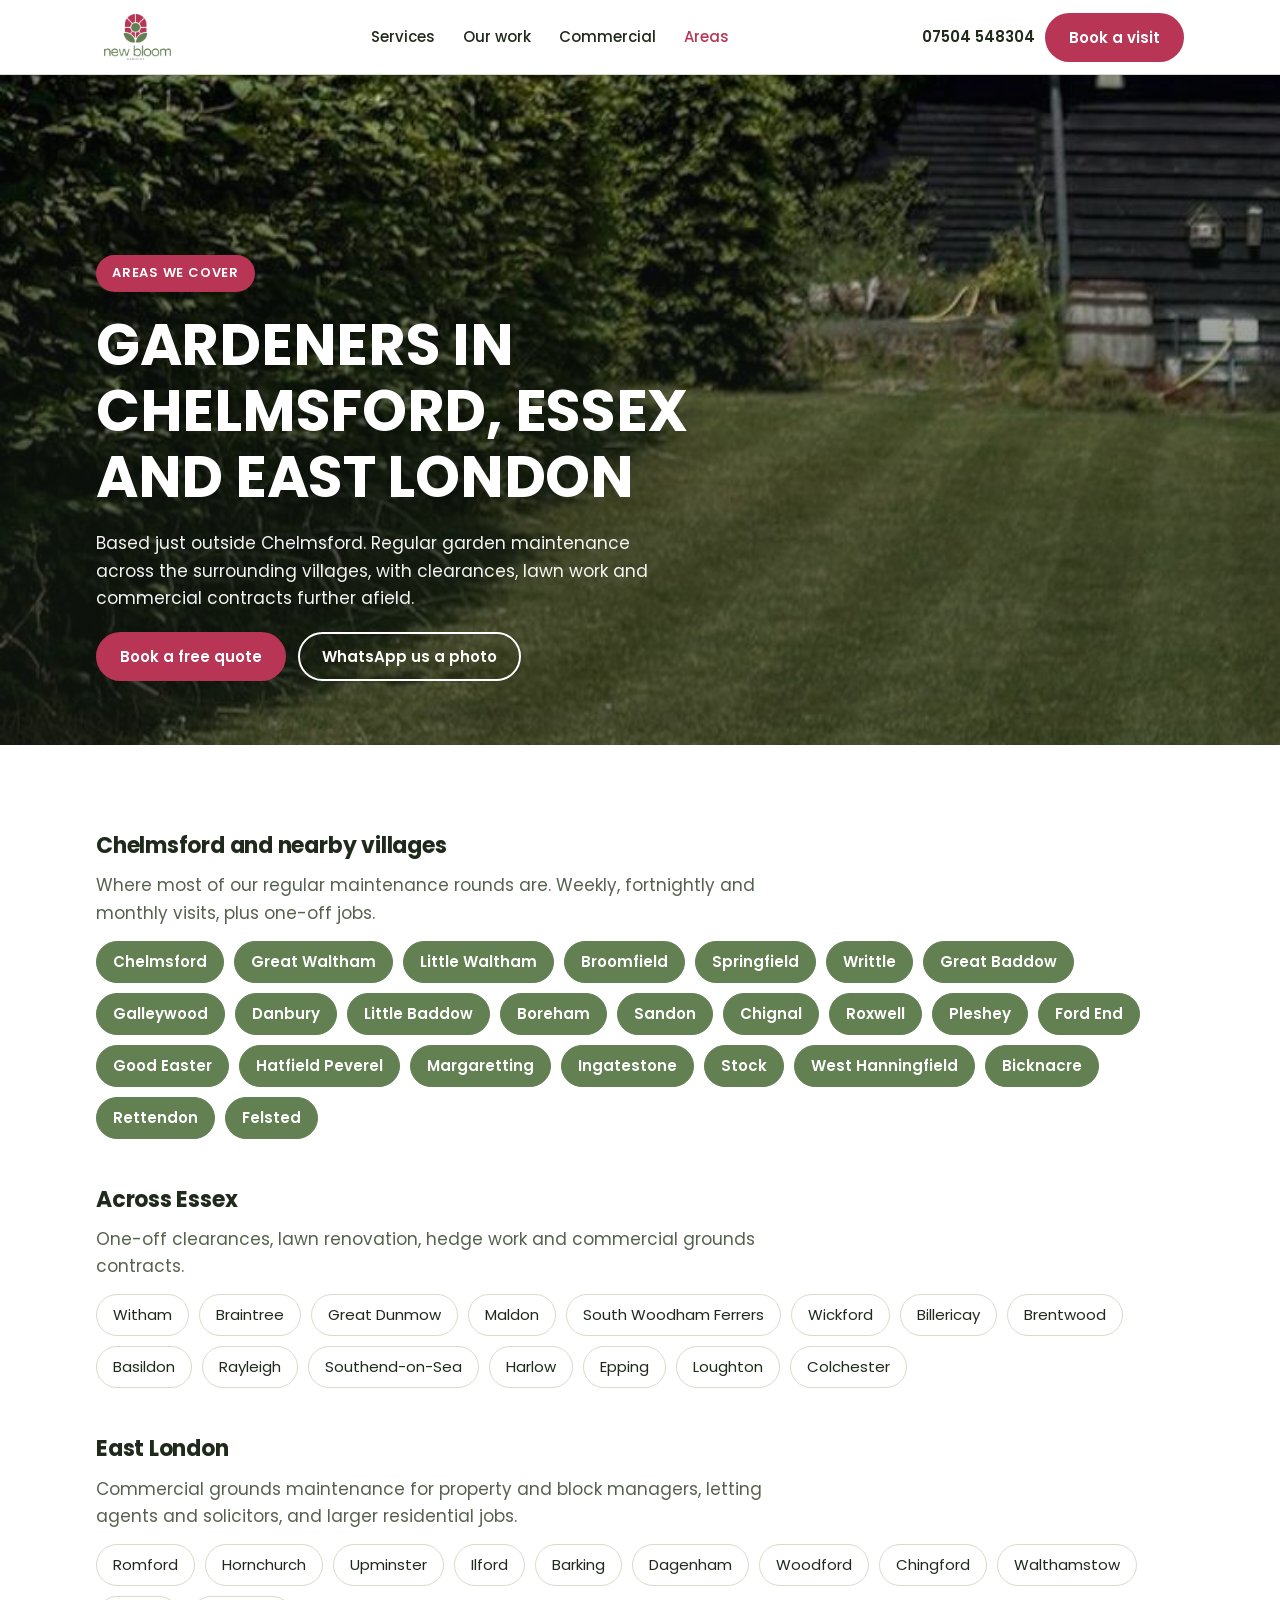
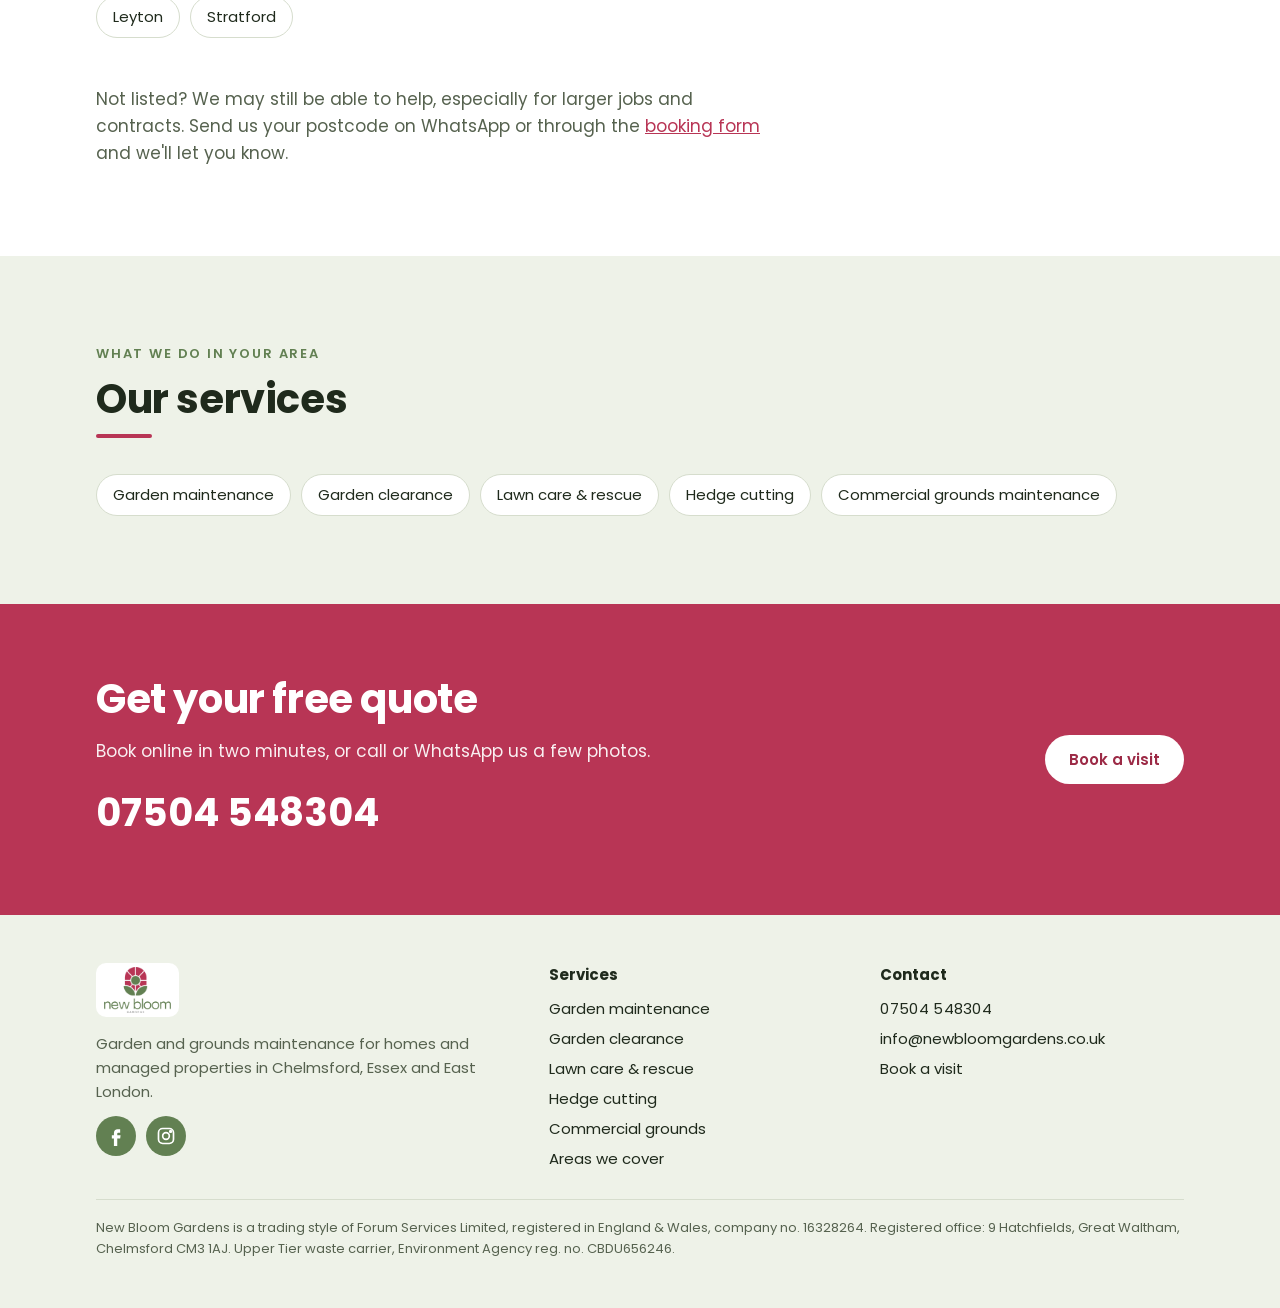
==== website/areas.html @ 8e1b640b "Add Areas page, link it site-wide, and add copy-and-paste marketing kit Co-Authored-By: Claude Opus " ====
<!doctype html>
<html lang="en-GB">
<head>
<meta charset="utf-8">
<meta name="viewport" content="width=device-width, initial-scale=1, viewport-fit=cover">
<title>Areas We Cover | Chelmsford, Essex &amp; East London | New Bloom Gardens</title>
<meta name="claude:viewport-fit-sides" content="cover">
<meta name="description" content="New Bloom Gardens covers Chelmsford and nearby villages including Broomfield, Great Baddow, Writtle and Danbury, plus the rest of Essex and East London for clearances and commercial grounds maintenance.">
<link rel="canonical" href="https://www.newbloomgardens.co.uk/areas.html">
<meta property="og:title" content="Areas We Cover | New Bloom Gardens">
<meta property="og:description" content="Garden and grounds maintenance across Chelmsford, Essex and East London.">
<meta property="og:image" content="https://www.newbloomgardens.co.uk/img/lawn-barn.jpg">
<link rel="icon" href="img/logo.png">
<link rel="preconnect" href="https://fonts.googleapis.com">
<link rel="preconnect" href="https://fonts.gstatic.com" crossorigin>
<link rel="stylesheet" href="https://fonts.googleapis.com/css2?family=Poppins:wght@400;500;600;700&display=swap">
<link rel="stylesheet" href="style.css">
<script type="application/ld+json">{"@context": "https://schema.org", "@type": "LocalBusiness", "name": "New Bloom Gardens", "url": "https://www.newbloomgardens.co.uk/", "telephone": "+44 7504 548304", "areaServed": [{"@type": "Place", "name": "Chelmsford"}, {"@type": "Place", "name": "Great Waltham"}, {"@type": "Place", "name": "Little Waltham"}, {"@type": "Place", "name": "Broomfield"}, {"@type": "Place", "name": "Springfield"}, {"@type": "Place", "name": "Writtle"}, {"@type": "Place", "name": "Great Baddow"}, {"@type": "Place", "name": "Galleywood"}, {"@type": "Place", "name": "Danbury"}, {"@type": "Place", "name": "Little Baddow"}, {"@type": "Place", "name": "Boreham"}, {"@type": "Place", "name": "Sandon"}, {"@type": "Place", "name": "Chignal"}, {"@type": "Place", "name": "Roxwell"}, {"@type": "Place", "name": "Pleshey"}, {"@type": "Place", "name": "Ford End"}, {"@type": "Place", "name": "Good Easter"}, {"@type": "Place", "name": "Hatfield Peverel"}, {"@type": "Place", "name": "Margaretting"}, {"@type": "Place", "name": "Ingatestone"}, {"@type": "Place", "name": "Stock"}, {"@type": "Place", "name": "West Hanningfield"}, {"@type": "Place", "name": "Bicknacre"}, {"@type": "Place", "name": "Rettendon"}, {"@type": "Place", "name": "Felsted"}, {"@type": "Place", "name": "Witham"}, {"@type": "Place", "name": "Braintree"}, {"@type": "Place", "name": "Great Dunmow"}, {"@type": "Place", "name": "Maldon"}, {"@type": "Place", "name": "South Woodham Ferrers"}, {"@type": "Place", "name": "Wickford"}, {"@type": "Place", "name": "Billericay"}, {"@type": "Place", "name": "Brentwood"}, {"@type": "Place", "name": "Basildon"}, {"@type": "Place", "name": "Rayleigh"}, {"@type": "Place", "name": "Southend-on-Sea"}, {"@type": "Place", "name": "Harlow"}, {"@type": "Place", "name": "Epping"}, {"@type": "Place", "name": "Loughton"}, {"@type": "Place", "name": "Colchester"}, {"@type": "Place", "name": "Romford"}, {"@type": "Place", "name": "Hornchurch"}, {"@type": "Place", "name": "Upminster"}, {"@type": "Place", "name": "Ilford"}, {"@type": "Place", "name": "Barking"}, {"@type": "Place", "name": "Dagenham"}, {"@type": "Place", "name": "Woodford"}, {"@type": "Place", "name": "Chingford"}, {"@type": "Place", "name": "Walthamstow"}, {"@type": "Place", "name": "Leyton"}, {"@type": "Place", "name": "Stratford"}]}</script>
</head>
<body>

<header class="site-header">
  <div class="wrap">
    <a class="brand" href="index.html" aria-label="New Bloom Gardens home"><img src="img/logo.png" alt="New Bloom Gardens" width="120" height="78"></a>
    <nav class="nav" aria-label="Main">
      <a href="index.html#services">Services</a>
      <a href="index.html#our-work">Our work</a>
      <a href="commercial.html">Commercial</a>
      <a href="areas.html" aria-current="page">Areas</a>
    </nav>
    <div class="header-cta">
      <a class="header-phone" href="tel:+447504548304">07504 548304</a>
      <a class="btn btn--primary" href="book.html">Book a visit</a>
    </div>
  </div>
</header>

<main>
  <section class="hero" style="background-image:url('img/lawn-barn.jpg')">
    <div class="wrap">
      <span class="pill">Areas we cover</span>
      <h1>Gardeners in Chelmsford, Essex and East London</h1>
      <p>Based just outside Chelmsford. Regular garden maintenance across the surrounding villages, with clearances, lawn work and commercial contracts further afield.</p>
      <div class="hero-actions">
        <a class="btn btn--primary" href="book.html">Book a free quote</a>
        <a class="btn btn--ghost" href="https://wa.me/447504548304" rel="noopener">WhatsApp us a photo</a>
      </div>
    </div>
  </section>

  <section class="band">
    <div class="wrap stack" style="gap:48px">
      <div class="stack" style="gap:14px">
        <h2 style="font-size:var(--fs-lg)">Chelmsford and nearby villages</h2>
        <p class="lede">Where most of our regular maintenance rounds are. Weekly, fortnightly and monthly visits, plus one-off jobs.</p>
        <ul class="areas"><li class="core">Chelmsford</li><li class="core">Great Waltham</li><li class="core">Little Waltham</li><li class="core">Broomfield</li><li class="core">Springfield</li><li class="core">Writtle</li><li class="core">Great Baddow</li><li class="core">Galleywood</li><li class="core">Danbury</li><li class="core">Little Baddow</li><li class="core">Boreham</li><li class="core">Sandon</li><li class="core">Chignal</li><li class="core">Roxwell</li><li class="core">Pleshey</li><li class="core">Ford End</li><li class="core">Good Easter</li><li class="core">Hatfield Peverel</li><li class="core">Margaretting</li><li class="core">Ingatestone</li><li class="core">Stock</li><li class="core">West Hanningfield</li><li class="core">Bicknacre</li><li class="core">Rettendon</li><li class="core">Felsted</li></ul>
      </div>
      <div class="stack" style="gap:14px">
        <h2 style="font-size:var(--fs-lg)">Across Essex</h2>
        <p class="lede">One-off clearances, lawn renovation, hedge work and commercial grounds contracts.</p>
        <ul class="areas"><li>Witham</li><li>Braintree</li><li>Great Dunmow</li><li>Maldon</li><li>South Woodham Ferrers</li><li>Wickford</li><li>Billericay</li><li>Brentwood</li><li>Basildon</li><li>Rayleigh</li><li>Southend-on-Sea</li><li>Harlow</li><li>Epping</li><li>Loughton</li><li>Colchester</li></ul>
      </div>
      <div class="stack" style="gap:14px">
        <h2 style="font-size:var(--fs-lg)">East London</h2>
        <p class="lede">Commercial grounds maintenance for property and block managers, letting agents and solicitors, and larger residential jobs.</p>
        <ul class="areas"><li>Romford</li><li>Hornchurch</li><li>Upminster</li><li>Ilford</li><li>Barking</li><li>Dagenham</li><li>Woodford</li><li>Chingford</li><li>Walthamstow</li><li>Leyton</li><li>Stratford</li></ul>
      </div>
      <p class="lede">Not listed? We may still be able to help, especially for larger jobs and contracts. Send us your postcode on WhatsApp or through the <a href="book.html">booking form</a> and we'll let you know.</p>
    </div>
  </section>

  <section class="band band--sage">
    <div class="wrap">
      <div class="section-head">
        <span class="eyebrow">What we do in your area</span>
        <h2>Our services</h2>
        <div class="rule"></div>
      </div>
      <ul class="related">
        <li><a href="garden-maintenance-chelmsford.html">Garden maintenance</a></li>
        <li><a href="garden-clearance-chelmsford.html">Garden clearance</a></li>
        <li><a href="lawn-care-chelmsford.html">Lawn care &amp; rescue</a></li>
        <li><a href="hedge-cutting-chelmsford.html">Hedge cutting</a></li>
        <li><a href="commercial.html">Commercial grounds maintenance</a></li>
      </ul>
    </div>
  </section>

  <section class="cta">
    <div class="wrap">
      <div class="stack">
        <h2>Get your free quote</h2>
        <p>Book online in two minutes, or call or WhatsApp us a few photos.</p>
        <a class="phone-big" href="tel:+447504548304">07504 548304</a>
      </div>
      <a class="btn btn--primary" href="book.html">Book a visit</a>
    </div>
  </section>
</main>

<footer class="site-footer">
  <div class="wrap">
    <div>
      <a class="brand" href="index.html"><img src="img/logo.png" alt="New Bloom Gardens" width="120" height="78"></a>
      <p style="margin-top:12px">Garden and grounds maintenance for homes and managed properties in Chelmsford, Essex and East London.</p>
      <div class="socials">
        <a href="https://www.facebook.com/share/1eF45aGqtX/" aria-label="New Bloom Gardens on Facebook" rel="noopener"><svg viewBox="0 0 24 24" fill="currentColor" aria-hidden="true"><path d="M14 8h3V4h-3c-2.8 0-4.5 1.8-4.5 4.7V11H7v4h2.5v9h4v-9H17l.5-4h-4V9c0-.6.4-1 1-1z"/></svg></a>
        <a href="https://www.instagram.com/newbloomgardens/" aria-label="New Bloom Gardens on Instagram" rel="noopener"><svg viewBox="0 0 24 24" fill="none" stroke="currentColor" stroke-width="2" aria-hidden="true"><rect x="3" y="3" width="18" height="18" rx="5"/><circle cx="12" cy="12" r="4"/><circle cx="17.5" cy="6.5" r="1" fill="currentColor"/></svg></a>
      </div>
    </div>
    <div>
      <h4>Services</h4>
      <ul>
        <li><a href="garden-maintenance-chelmsford.html">Garden maintenance</a></li>
        <li><a href="garden-clearance-chelmsford.html">Garden clearance</a></li>
        <li><a href="lawn-care-chelmsford.html">Lawn care &amp; rescue</a></li>
        <li><a href="hedge-cutting-chelmsford.html">Hedge cutting</a></li>
        <li><a href="commercial.html">Commercial grounds</a></li>
        <li><a href="areas.html">Areas we cover</a></li>
      </ul>
    </div>
    <div>
      <h4>Contact</h4>
      <ul>
        <li><a href="tel:+447504548304" class="mono">07504 548304</a></li>
        <li><a href="mailto:info@newbloomgardens.co.uk">info@newbloomgardens.co.uk</a></li>
        <li><a href="book.html">Book a visit</a></li>
      </ul>
    </div>
    <p class="legal">New Bloom Gardens is a trading style of Forum Services Limited, registered in England &amp; Wales, company no. 16328264. Registered office: 9 Hatchfields, Great Waltham, Chelmsford CM3 1AJ. Upper Tier waste carrier, Environment Agency reg. no. CBDU656246.</p>
  </div>
</footer>

<nav class="action-bar" aria-label="Quick contact">
  <a class="btn btn--ghost" href="tel:+447504548304">Call</a>
  <a class="btn btn--green" href="https://wa.me/447504548304" rel="noopener">WhatsApp</a>
  <a class="btn btn--primary" href="book.html">Book a visit</a>
</nav>
</body>
</html>
---- website/style.css ----
/* New Bloom Gardens — shared styles
   Layout: photo-led bands, one typeface (Poppins) throughout, crimson for actions, green for reassurance.
   Brand colours sampled from the logo and the commercial brochure. */
:root {
  --crimson: #b83555;
  --crimson-ink: #9c2a46;
  --green: #628052;
  --green-ink: #3f5634;
  --sage: #eef2e8;
  --paper: #ffffff;
  --ink: #1f2a1c;
  --muted: #56624f;
  --line: #d6ddcd;
  --on-photo: #ffffff;
  --shade: rgba(20, 28, 18, .62);
  --chip: #ffffff;

  --font: "Poppins", system-ui, -apple-system, "Segoe UI", Roboto, Arial, sans-serif;
  --fs-xs: .8125rem;
  --fs-sm: .9375rem;
  --fs-md: 1.0625rem;
  --fs-lg: 1.375rem;
  --fs-xl: clamp(1.75rem, 1.2rem + 2.2vw, 2.5rem);
  --fs-hero: clamp(2.1rem, 1.3rem + 3.6vw, 3.6rem);
  --radius: 14px;
  --wrap: 1120px;
  --gutter-l: max(16px, env(safe-area-inset-left, 0px));
  --gutter-r: max(16px, env(safe-area-inset-right, 0px));
}
@media (prefers-color-scheme: dark) {
  :root:not([data-theme="light"]) {
    --crimson: #e0607e; --crimson-ink: #f07d97; --green: #8fb07c; --green-ink: #b5d1a5;
    --sage: #1a2118; --paper: #10150f; --ink: #eef2e8; --muted: #b3bea9; --line: #2f3a2b;
    --shade: rgba(8, 12, 7, .66); --chip: #f6f8f2; color-scheme: dark;
  }
}
:root[data-theme="dark"] {
  --crimson: #e0607e; --crimson-ink: #f07d97; --green: #8fb07c; --green-ink: #b5d1a5;
  --sage: #1a2118; --paper: #10150f; --ink: #eef2e8; --muted: #b3bea9; --line: #2f3a2b;
  --shade: rgba(8, 12, 7, .66); --chip: #f6f8f2; color-scheme: dark;
}

* { box-sizing: border-box; }
html { scroll-behavior: smooth; }
@media (prefers-reduced-motion: reduce) { html { scroll-behavior: auto; } * { transition: none !important; } }
body {
  margin: 0; background: var(--paper); color: var(--ink);
  font-family: var(--font); font-size: var(--fs-md); line-height: 1.6;
  padding-bottom: calc(72px + env(safe-area-inset-bottom, 0px));
}
@media (min-width: 860px) { body { padding-bottom: 0; } }
img { max-width: 100%; height: auto; display: block; }
a { color: var(--crimson); }
h1, h2, h3 { line-height: 1.15; margin: 0; text-wrap: balance; font-weight: 700; }
h2 { font-size: var(--fs-xl); letter-spacing: -.01em; }
h3 { font-size: var(--fs-lg); font-weight: 600; }
p { margin: 0; }
:focus-visible { outline: 3px solid var(--crimson); outline-offset: 3px; border-radius: 4px; }

.wrap { max-width: var(--wrap); margin: 0 auto; padding-left: var(--gutter-l); padding-right: var(--gutter-r); }
.band { padding-block: clamp(48px, 7vw, 88px); }
.band--sage { background: var(--sage); }
.stack { display: grid; gap: 16px; }
.eyebrow { font-size: var(--fs-xs); font-weight: 600; letter-spacing: .14em; text-transform: uppercase; color: var(--green); }
.lede { font-size: var(--fs-md); color: var(--muted); max-width: 62ch; }
.section-head { display: grid; gap: 12px; margin-bottom: 36px; max-width: 720px; }
.rule { width: 56px; height: 4px; border-radius: 2px; background: var(--crimson); }

/* Buttons */
.btn {
  display: inline-flex; align-items: center; justify-content: center; gap: 8px;
  font: 600 var(--fs-sm)/1 var(--font); padding: 15px 22px; border-radius: 999px;
  text-decoration: none; border: 2px solid transparent; cursor: pointer; transition: transform .15s, background .15s;
}
.btn:hover { transform: translateY(-1px); }
.btn--primary { background: var(--crimson); color: #fff; }
.btn--primary:hover { background: var(--crimson-ink); }
.btn--ghost { border-color: currentColor; color: inherit; background: transparent; }
.btn--green { background: var(--green); color: #fff; }
.btn svg { width: 18px; height: 18px; flex: none; }

/* Header */
.site-header { position: sticky; top: env(safe-area-inset-top, 0px); z-index: 20; background: var(--paper); border-bottom: 1px solid var(--line); }
.site-header .wrap { display: flex; align-items: center; justify-content: space-between; gap: 16px; padding-block: 10px; }
.brand { display: inline-flex; align-items: center; background: var(--chip); border-radius: 10px; padding: 4px 8px; }
.brand img { height: 46px; width: auto; }
.nav { display: none; gap: 28px; align-items: center; }
.nav a { color: var(--ink); text-decoration: none; font-size: var(--fs-sm); font-weight: 500; }
.nav a:hover, .nav a[aria-current="page"] { color: var(--crimson); }
.header-cta { display: flex; gap: 10px; align-items: center; }
.header-phone { display: none; font-weight: 600; color: var(--ink); text-decoration: none; font-size: var(--fs-sm); font-variant-numeric: tabular-nums; }
@media (min-width: 860px) { .nav, .header-phone { display: flex; } }

/* Mobile action bar */
.action-bar {
  position: fixed; left: 0; right: 0; bottom: 0; z-index: 30; background: var(--paper); border-top: 1px solid var(--line);
  display: grid; grid-template-columns: 1fr 1fr 1.3fr; gap: 8px;
  padding: 10px var(--gutter-r) calc(10px + env(safe-area-inset-bottom, 0px)) var(--gutter-l);
}
.action-bar .btn { padding: 13px 8px; font-size: var(--fs-xs); }
@media (min-width: 860px) { .action-bar { display: none; } }

/* Hero */
.hero { position: relative; color: var(--on-photo); background: #2b3826 center/cover no-repeat; }
.hero::before { content: ""; position: absolute; inset: 0; background: linear-gradient(180deg, rgba(10,14,9,.15) 0%, var(--shade) 70%); }
.hero .wrap { position: relative; display: grid; gap: 20px; padding-block: clamp(96px, 16vw, 180px) clamp(40px, 6vw, 64px); }
.hero .eyebrow { color: #fff; opacity: .92; }
.hero h1 { font-size: var(--fs-hero); text-transform: uppercase; letter-spacing: -.005em; max-width: 16ch; }
.hero p { font-size: var(--fs-md); max-width: 52ch; opacity: .95; }
.hero-actions { display: flex; flex-wrap: wrap; gap: 12px; }
.pill { display: inline-block; background: var(--crimson); color: #fff; font-weight: 600; font-size: var(--fs-xs); letter-spacing: .06em; text-transform: uppercase; padding: 8px 16px; border-radius: 999px; justify-self: start; }

/* Trust strip */
.trust { background: var(--green-ink); color: #fff; }
:root[data-theme="dark"] .trust { background: #233020; }
@media (prefers-color-scheme: dark) { :root:not([data-theme="light"]) .trust { background: #233020; } }
.trust ul { list-style: none; margin: 0; display: grid; grid-template-columns: repeat(2, 1fr); gap: 14px 24px; padding-block: 18px; }
.trust li { display: flex; gap: 10px; align-items: center; font-size: var(--fs-sm); font-weight: 500; min-width: 0; }
.trust svg { width: 20px; height: 20px; flex: none; color: #c9dcbc; }
@media (min-width: 860px) { .trust ul { grid-template-columns: repeat(4, 1fr); } }

/* Audience split */
.split { display: grid; gap: 20px; }
@media (min-width: 760px) { .split { grid-template-columns: 1fr 1fr; } }
.audience { background: var(--paper); border-radius: var(--radius); overflow: hidden; display: grid; grid-template-rows: auto 1fr; border: 1px solid var(--line); }
.audience img { aspect-ratio: 16/9; object-fit: cover; width: 100%; }
.audience .body { padding: 24px; display: grid; gap: 14px; align-content: start; }
.audience ul { margin: 0; padding-left: 20px; color: var(--muted); font-size: var(--fs-sm); }
.audience .btn { justify-self: start; margin-top: 6px; }

/* Services list (numbered markers mirror the flyers) */
.services { display: grid; gap: 28px 40px; }
@media (min-width: 760px) { .services { grid-template-columns: 1fr 1fr; } }
.service { display: grid; grid-template-columns: 52px 1fr; gap: 16px; align-items: start; }
.service .num { width: 52px; height: 52px; border-radius: 50%; background: var(--crimson); color: #fff; display: grid; place-items: center; font-weight: 700; font-size: var(--fs-md); }
.service h3 { font-size: 1.15rem; margin-bottom: 4px; }
.service p { color: var(--muted); font-size: var(--fs-sm); }
.service .price { display: inline-block; margin-top: 8px; font-size: var(--fs-xs); font-weight: 600; color: var(--green-ink); background: var(--sage); padding: 4px 10px; border-radius: 999px; }
.band--sage .service .price { background: var(--paper); }

/* Before / after comparison */
.compare-grid { display: grid; gap: 24px; }
@media (min-width: 760px) { .compare-grid { grid-template-columns: repeat(3, 1fr); } }
.ba--portrait img { object-position: center 70%; }
.compare { display: grid; gap: 10px; }
.ba { position: relative; aspect-ratio: 4/3; max-width: 100%; border-radius: var(--radius); overflow: hidden; background: var(--line); touch-action: pan-y; user-select: none; }
.ba img { position: absolute; inset: 0; width: 100%; height: 100%; object-fit: cover; }
.ba .after { clip-path: inset(0 0 0 var(--pos, 50%)); }
.ba .handle { position: absolute; top: 0; bottom: 0; left: var(--pos, 50%); width: 3px; background: #fff; transform: translateX(-50%); pointer-events: none; }
.ba .handle::after { content: "⟷"; position: absolute; top: 50%; left: 50%; transform: translate(-50%, -50%); width: 44px; height: 44px; border-radius: 50%; background: #fff; color: #1f2a1c; display: grid; place-items: center; font-size: 20px; box-shadow: 0 2px 10px rgba(0,0,0,.25); }
.ba .tag { position: absolute; top: 12px; padding: 4px 10px; border-radius: 6px; background: rgba(0,0,0,.7); color: #fff; font-size: var(--fs-xs); font-weight: 600; letter-spacing: .06em; text-transform: uppercase; pointer-events: none; }
.ba .tag--b { left: 12px; } .ba .tag--a { right: 12px; }
.ba input[type="range"] { position: absolute; inset: 0; width: 100%; height: 100%; opacity: 0; cursor: ew-resize; margin: 0; }
.compare figcaption { font-size: var(--fs-sm); color: var(--muted); }
.compare figcaption strong { color: var(--ink); font-weight: 600; }
figure { margin: 0; }

/* Steps: a real sequence */
.steps { list-style: none; padding: 0; margin: 0; display: grid; gap: 24px; counter-reset: s; }
@media (min-width: 760px) { .steps { grid-template-columns: repeat(4, 1fr); } }
.steps li { counter-increment: s; display: grid; gap: 8px; align-content: start; border-top: 3px solid var(--green); padding-top: 16px; }
.steps li::before { content: counter(s, decimal-leading-zero); font-weight: 700; color: var(--crimson); font-size: var(--fs-lg); }
.steps h3 { font-size: 1.05rem; }
.steps p { font-size: var(--fs-sm); color: var(--muted); }

/* Report callout */
.report { display: grid; gap: 28px; align-items: center; }
@media (min-width: 860px) { .report { grid-template-columns: 1.1fr .9fr; } }
.report-doc { background: #fff; color: #1f2a1c; border-radius: 10px; box-shadow: 0 18px 50px rgba(20,30,15,.18); padding: 22px; display: grid; gap: 12px; font-size: var(--fs-xs); max-width: 460px; justify-self: center; width: 100%; }
.report-doc .rd-head { display: flex; justify-content: space-between; align-items: center; gap: 12px; border-bottom: 3px solid #b83555; padding-bottom: 10px; }
.report-doc .rd-head strong { font-size: 1rem; color: #628052; }
.report-doc .rd-head img { height: 36px; width: auto; }
.report-doc dl { display: grid; grid-template-columns: auto 1fr; gap: 4px 14px; margin: 0; }
.report-doc dt { color: #6b7764; } .report-doc dd { margin: 0; }
.report-doc .rd-photos { display: grid; grid-template-columns: 1fr 1fr; gap: 8px; }
.report-doc .rd-photos img { aspect-ratio: 4/3; object-fit: cover; border-radius: 4px; width: 100%; }
.report-doc .rd-photos span { display: block; font-weight: 600; font-size: .7rem; letter-spacing: .08em; color: #6b7764; margin-top: 4px; }
.ticks { list-style: none; padding: 0; margin: 0; display: grid; gap: 10px; }
.ticks li { display: grid; grid-template-columns: 24px 1fr; gap: 10px; }
.ticks li::before { content: "✓"; width: 24px; height: 24px; border-radius: 50%; background: var(--green); color: #fff; display: grid; place-items: center; font-size: 13px; font-weight: 700; }

/* Areas */
.areas { display: flex; flex-wrap: wrap; gap: 10px; list-style: none; padding: 0; margin: 0; }
.areas li { border: 1px solid var(--line); background: var(--paper); border-radius: 999px; padding: 8px 16px; font-size: var(--fs-sm); }
.areas li.core { background: var(--green); border-color: var(--green); color: #fff; font-weight: 600; }

/* Credentials table */
.creds { display: grid; gap: 16px; }
@media (min-width: 760px) { .creds { grid-template-columns: repeat(3, 1fr); } }
.cred { background: var(--paper); border: 1px solid var(--line); border-radius: var(--radius); padding: 22px; display: grid; gap: 6px; align-content: start; }
.cred strong { font-size: 1.1rem; }
.cred span { color: var(--muted); font-size: var(--fs-sm); }
.mono { font-variant-numeric: tabular-nums; letter-spacing: .02em; }

/* CTA band */
.cta { background: var(--crimson); color: #fff; }
.cta .wrap { display: grid; gap: 20px; padding-block: clamp(44px, 6vw, 72px); }
@media (min-width: 860px) { .cta .wrap { grid-template-columns: 1fr auto; align-items: center; } }
.cta h2 { color: #fff; }
.cta p { opacity: .92; }
.cta .btn--primary { background: #fff; color: #9c2a46; }
.cta .phone-big { font-size: clamp(1.6rem, 1.2rem + 1.8vw, 2.4rem); font-weight: 700; color: #fff; text-decoration: none; font-variant-numeric: tabular-nums; }

/* Footer */
.site-footer { background: var(--sage); font-size: var(--fs-sm); color: var(--muted); }
.site-footer .wrap { display: grid; gap: 28px; padding-block: 48px; }
@media (min-width: 760px) { .site-footer .wrap { grid-template-columns: 1.4fr 1fr 1fr; } }
.site-footer h4 { margin: 0 0 10px; color: var(--ink); font-size: var(--fs-sm); }
.site-footer ul { list-style: none; padding: 0; margin: 0; display: grid; gap: 6px; }
.site-footer a { color: var(--ink); text-decoration: none; }
.site-footer a:hover { color: var(--crimson); }
.site-footer .legal { grid-column: 1 / -1; border-top: 1px solid var(--line); padding-top: 18px; font-size: var(--fs-xs); }
.socials { display: flex; gap: 10px; margin-top: 12px; }
.socials a { width: 40px; height: 40px; border-radius: 50%; background: var(--green); color: #fff; display: grid; place-items: center; }
.socials svg { width: 20px; height: 20px; }

/* Booking form */
.book-layout { display: grid; gap: 32px; align-items: start; }
@media (min-width: 900px) { .book-layout { grid-template-columns: 1.5fr 1fr; } }
.form { background: var(--paper); border: 1px solid var(--line); border-radius: var(--radius); padding: clamp(20px, 3vw, 32px); display: grid; gap: 28px; min-width: 0; }
.form fieldset { border: 0; padding: 0; margin: 0; display: grid; gap: 14px; min-width: 0; }
.form legend { font-weight: 600; font-size: 1.1rem; margin-bottom: 4px; display: flex; gap: 10px; align-items: center; padding: 0; }
.form legend .n { width: 30px; height: 30px; border-radius: 50%; background: var(--crimson); color: #fff; display: grid; place-items: center; font-size: var(--fs-sm); flex: none; }
.choice-grid { display: grid; gap: 10px; grid-template-columns: repeat(auto-fit, minmax(150px, 1fr)); }
.choice { position: relative; }
.choice input { position: absolute; opacity: 0; inset: 0; width: 100%; height: 100%; margin: 0; cursor: pointer; }
.choice span { display: flex; align-items: center; gap: 8px; min-height: 52px; padding: 10px 14px; border: 1.5px solid var(--line); border-radius: 10px; font-size: var(--fs-sm); font-weight: 500; background: var(--paper); transition: border-color .15s, background .15s; }
.choice input:checked + span { border-color: var(--crimson); background: color-mix(in srgb, var(--crimson) 9%, var(--paper)); color: var(--ink); }
.choice input:focus-visible + span { outline: 3px solid var(--crimson); outline-offset: 2px; }
.field { display: grid; gap: 6px; min-width: 0; }
.field label { font-size: var(--fs-sm); font-weight: 500; }
.field .hint { font-size: var(--fs-xs); color: var(--muted); }
.field input, .field select, .field textarea {
  font: 400 var(--fs-md) var(--font); color: var(--ink); background: var(--paper);
  border: 1.5px solid var(--line); border-radius: 10px; padding: 12px 14px; width: 100%; min-width: 0;
}
.field textarea { min-height: 120px; resize: vertical; }
.field input:focus, .field select:focus, .field textarea:focus { border-color: var(--green); outline: none; box-shadow: 0 0 0 3px color-mix(in srgb, var(--green) 25%, transparent); }
.row-2 { display: grid; gap: 14px; }
@media (min-width: 600px) { .row-2 { grid-template-columns: 1fr 1fr; } }
.error { color: var(--crimson); font-size: var(--fs-sm); font-weight: 500; }
.form-submit { display: grid; gap: 10px; }
.form-submit .btn { width: 100%; padding: 18px; font-size: var(--fs-md); }
.form-submit small { color: var(--muted); font-size: var(--fs-xs); text-align: center; }
.aside { display: grid; gap: 18px; }
.aside-card { background: var(--sage); border-radius: var(--radius); padding: 24px; display: grid; gap: 12px; }
.aside-card h3 { font-size: 1.1rem; }
.done { display: grid; gap: 16px; text-align: left; }
.done .big-tick { width: 64px; height: 64px; border-radius: 50%; background: var(--green); color: #fff; display: grid; place-items: center; font-size: 32px; font-weight: 700; }
.summary { background: var(--sage); border-radius: 10px; padding: 16px; font-size: var(--fs-sm); white-space: pre-wrap; overflow-wrap: anywhere; }

/* Service landing pages */
.content-split { display: grid; gap: 32px; align-items: start; }
@media (min-width: 860px) { .content-split { grid-template-columns: 1.2fr .8fr; } }
.content-split .prose { display: grid; gap: 16px; max-width: 65ch; min-width: 0; }
.content-split .prose h2 { margin-top: 12px; }
.content-split .prose ul { margin: 0; padding-left: 20px; display: grid; gap: 6px; }
.content-split figure img { border-radius: var(--radius); width: 100%; aspect-ratio: 4/5; object-fit: cover; }
.content-split figure figcaption { font-size: var(--fs-xs); color: var(--muted); margin-top: 8px; }
.faq { display: grid; gap: 12px; max-width: 820px; }
.faq details { background: var(--paper); border: 1px solid var(--line); border-radius: 10px; padding: 16px 20px; }
.faq summary { font-weight: 600; cursor: pointer; list-style: none; display: flex; justify-content: space-between; gap: 16px; }
.faq summary::-webkit-details-marker { display: none; }
.faq summary::after { content: "+"; color: var(--crimson); font-size: 1.4rem; line-height: 1; flex: none; }
.faq details[open] summary::after { content: "−"; }
.faq details p { margin-top: 10px; color: var(--muted); font-size: var(--fs-sm); }
.service h3 a { color: inherit; text-decoration: none; }
.service h3 a:hover { color: var(--crimson); text-decoration: underline; }
.related { display: flex; flex-wrap: wrap; gap: 10px; list-style: none; padding: 0; margin: 0; }
.related a { display: inline-block; border: 1.5px solid var(--line); border-radius: 999px; padding: 8px 16px; font-size: var(--fs-sm); color: var(--ink); text-decoration: none; background: var(--paper); }
.related a:hover { border-color: var(--crimson); color: var(--crimson); }
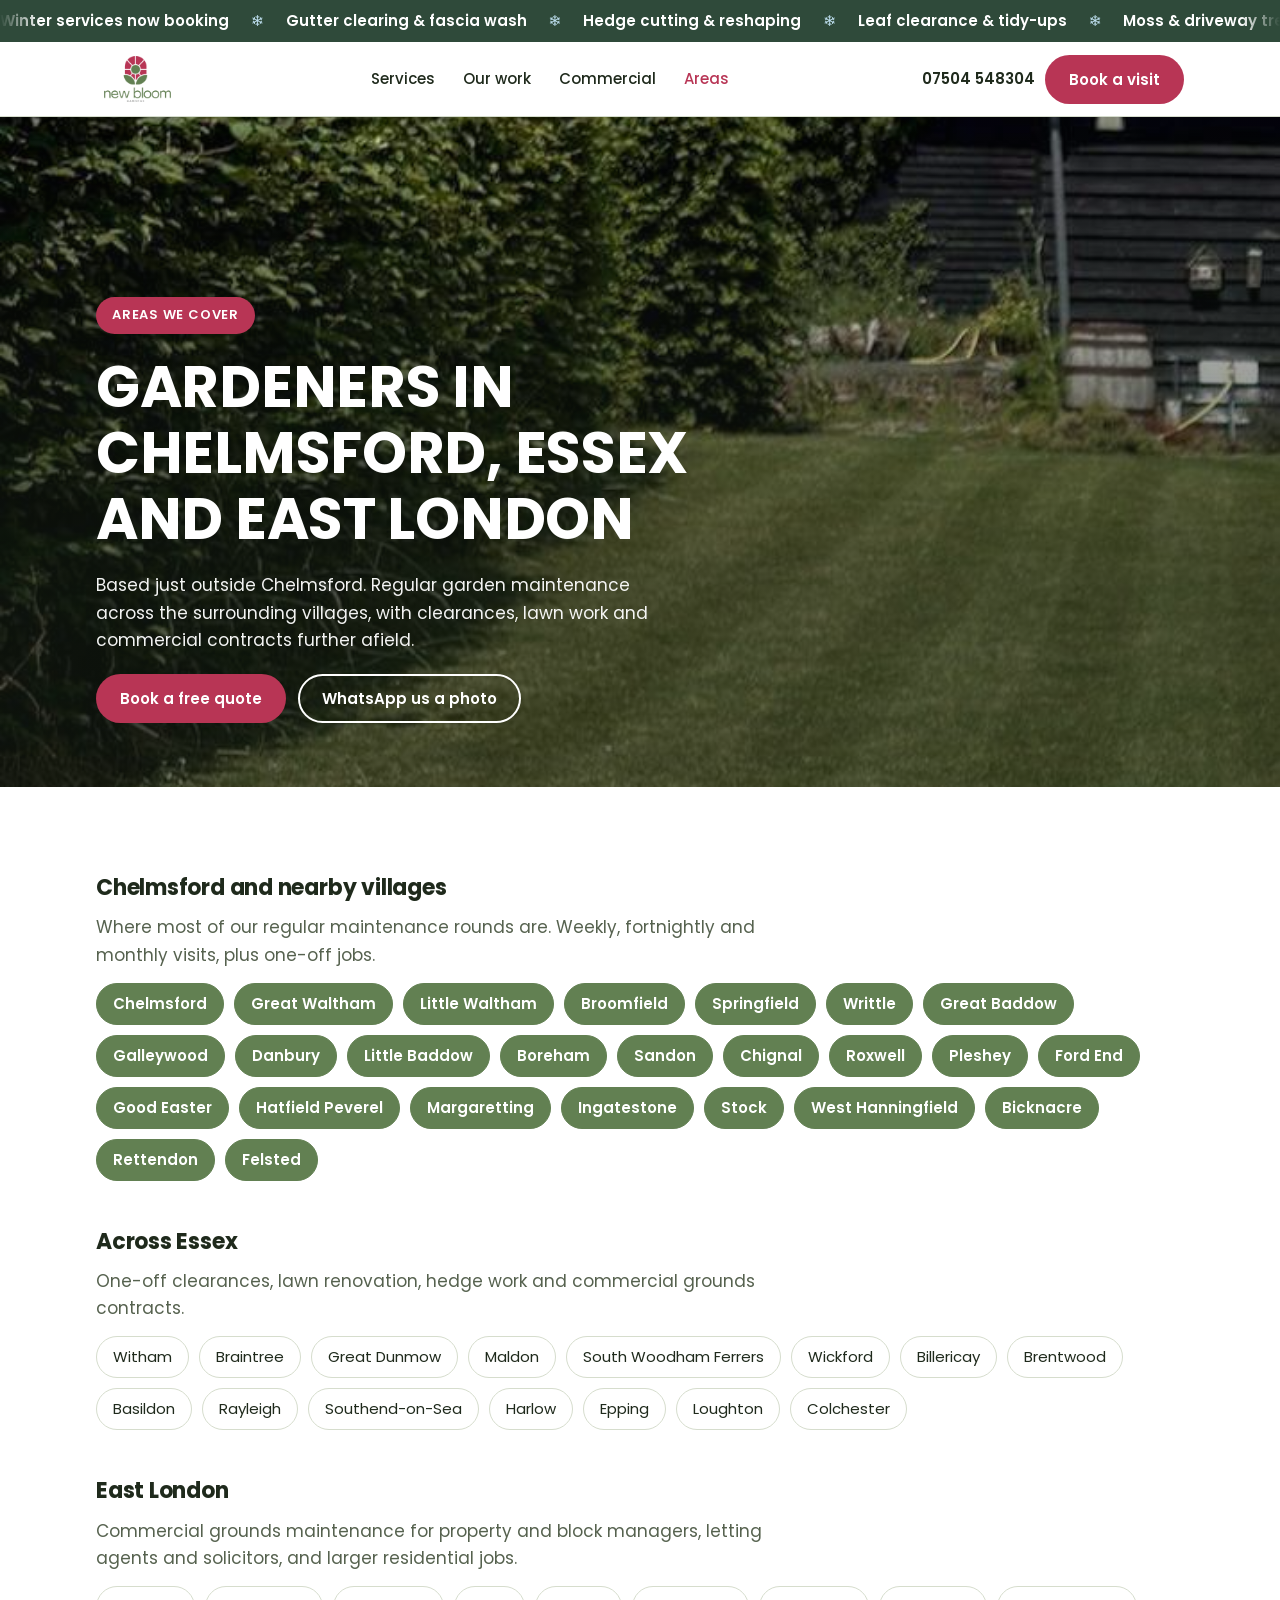
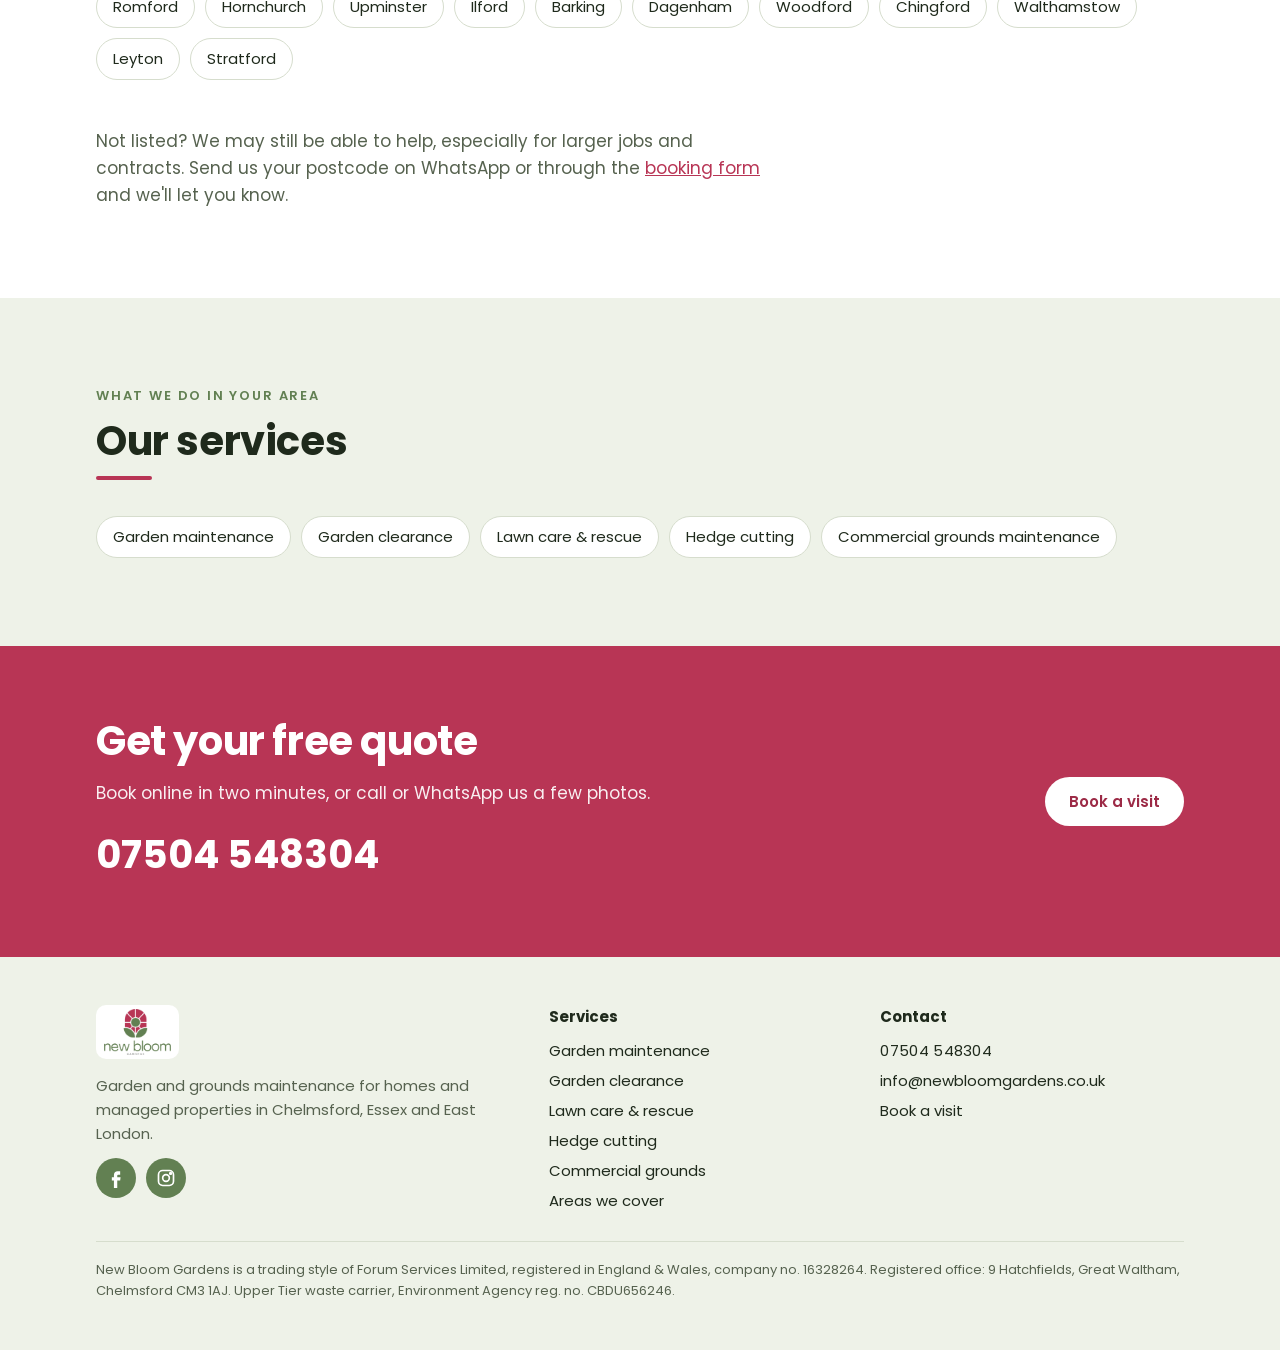
==== commit 7494995b: "Add scrolling winter services banner to all pages Co-Authored-By: Claude Opus 5.5 <noreply@anthropic" ====
--- a/website/areas.html
+++ b/website/areas.html
@@ -18,6 +18,9 @@
 <script type="application/ld+json">{"@context": "https://schema.org", "@type": "LocalBusiness", "name": "New Bloom Gardens", "url": "https://www.newbloomgardens.co.uk/", "telephone": "+44 7504 548304", "areaServed": [{"@type": "Place", "name": "Chelmsford"}, {"@type": "Place", "name": "Great Waltham"}, {"@type": "Place", "name": "Little Waltham"}, {"@type": "Place", "name": "Broomfield"}, {"@type": "Place", "name": "Springfield"}, {"@type": "Place", "name": "Writtle"}, {"@type": "Place", "name": "Great Baddow"}, {"@type": "Place", "name": "Galleywood"}, {"@type": "Place", "name": "Danbury"}, {"@type": "Place", "name": "Little Baddow"}, {"@type": "Place", "name": "Boreham"}, {"@type": "Place", "name": "Sandon"}, {"@type": "Place", "name": "Chignal"}, {"@type": "Place", "name": "Roxwell"}, {"@type": "Place", "name": "Pleshey"}, {"@type": "Place", "name": "Ford End"}, {"@type": "Place", "name": "Good Easter"}, {"@type": "Place", "name": "Hatfield Peverel"}, {"@type": "Place", "name": "Margaretting"}, {"@type": "Place", "name": "Ingatestone"}, {"@type": "Place", "name": "Stock"}, {"@type": "Place", "name": "West Hanningfield"}, {"@type": "Place", "name": "Bicknacre"}, {"@type": "Place", "name": "Rettendon"}, {"@type": "Place", "name": "Felsted"}, {"@type": "Place", "name": "Witham"}, {"@type": "Place", "name": "Braintree"}, {"@type": "Place", "name": "Great Dunmow"}, {"@type": "Place", "name": "Maldon"}, {"@type": "Place", "name": "South Woodham Ferrers"}, {"@type": "Place", "name": "Wickford"}, {"@type": "Place", "name": "Billericay"}, {"@type": "Place", "name": "Brentwood"}, {"@type": "Place", "name": "Basildon"}, {"@type": "Place", "name": "Rayleigh"}, {"@type": "Place", "name": "Southend-on-Sea"}, {"@type": "Place", "name": "Harlow"}, {"@type": "Place", "name": "Epping"}, {"@type": "Place", "name": "Loughton"}, {"@type": "Place", "name": "Colchester"}, {"@type": "Place", "name": "Romford"}, {"@type": "Place", "name": "Hornchurch"}, {"@type": "Place", "name": "Upminster"}, {"@type": "Place", "name": "Ilford"}, {"@type": "Place", "name": "Barking"}, {"@type": "Place", "name": "Dagenham"}, {"@type": "Place", "name": "Woodford"}, {"@type": "Place", "name": "Chingford"}, {"@type": "Place", "name": "Walthamstow"}, {"@type": "Place", "name": "Leyton"}, {"@type": "Place", "name": "Stratford"}]}</script>
 </head>
 <body>
+<!-- winter-banner: seasonal, delete this block to remove -->
+<a class="winter-banner" href="book.html" aria-label="Winter services now booking. Book a free quote"><span class="winter-track"><span class="winter-run"><span>Winter services now booking</span><span class="flake" aria-hidden="true">❄</span><span>Gutter clearing &amp; fascia wash</span><span class="flake" aria-hidden="true">❄</span><span>Hedge cutting &amp; reshaping</span><span class="flake" aria-hidden="true">❄</span><span>Leaf clearance &amp; tidy-ups</span><span class="flake" aria-hidden="true">❄</span><span>Moss &amp; driveway treatment</span><span class="flake" aria-hidden="true">❄</span><span>Commercial grounds &amp; gritting</span><span class="flake" aria-hidden="true">❄</span><span>Free quotes: 07504 548304</span><span class="flake" aria-hidden="true">❄</span></span><span class="winter-run" aria-hidden="true"><span>Winter services now booking</span><span class="flake" aria-hidden="true">❄</span><span>Gutter clearing &amp; fascia wash</span><span class="flake" aria-hidden="true">❄</span><span>Hedge cutting &amp; reshaping</span><span class="flake" aria-hidden="true">❄</span><span>Leaf clearance &amp; tidy-ups</span><span class="flake" aria-hidden="true">❄</span><span>Moss &amp; driveway treatment</span><span class="flake" aria-hidden="true">❄</span><span>Commercial grounds &amp; gritting</span><span class="flake" aria-hidden="true">❄</span><span>Free quotes: 07504 548304</span><span class="flake" aria-hidden="true">❄</span></span></span></a>
+<!-- /winter-banner -->
 
 <header class="site-header">
   <div class="wrap">
--- a/website/style.css
+++ b/website/style.css
@@ -269,3 +269,28 @@
 .related { display: flex; flex-wrap: wrap; gap: 10px; list-style: none; padding: 0; margin: 0; }
 .related a { display: inline-block; border: 1.5px solid var(--line); border-radius: 999px; padding: 8px 16px; font-size: var(--fs-sm); color: var(--ink); text-decoration: none; background: var(--paper); }
 .related a:hover { border-color: var(--crimson); color: var(--crimson); }
+
+/* Reviews */
+.reviews { display: grid; gap: 20px; }
+@media (min-width: 760px) {
+  .reviews { grid-template-columns: repeat(6, 1fr); }
+  .reviews .review { grid-column: span 2; }
+  .reviews .review:nth-child(4) { grid-column: 2 / span 2; }
+}
+.review { margin: 0; background: var(--paper); border: 1px solid var(--line); border-radius: var(--radius); padding: 24px; display: grid; gap: 14px; align-content: start; min-width: 0; }
+.review .stars { color: #f4b400; font-size: 1.2rem; letter-spacing: 2px; }
+.review blockquote { margin: 0; font-size: var(--fs-md); line-height: 1.6; }
+.review figcaption { display: grid; gap: 2px; font-size: var(--fs-sm); }
+.review figcaption span { color: var(--muted); font-size: var(--fs-xs); }
+
+/* Winter banner (seasonal) — scrolling bar above the header */
+.winter-banner { display: block; overflow: hidden; background: #2f4a3a; color: #fff; text-decoration: none; font-size: var(--fs-sm); font-weight: 600; padding-block: 9px; position: relative; }
+.winter-banner::before, .winter-banner::after { content: ""; position: absolute; top: 0; bottom: 0; width: 40px; z-index: 1; pointer-events: none; }
+.winter-banner::before { left: 0; background: linear-gradient(90deg, #2f4a3a, transparent); }
+.winter-banner::after { right: 0; background: linear-gradient(-90deg, #2f4a3a, transparent); }
+.winter-track { display: flex; width: max-content; animation: winter-scroll 38s linear infinite; }
+.winter-banner:hover .winter-track, .winter-banner:focus-visible .winter-track { animation-play-state: paused; }
+.winter-run { display: flex; align-items: center; gap: 22px; padding-right: 22px; white-space: nowrap; }
+.winter-run .flake { color: #bfe0f0; }
+@keyframes winter-scroll { from { transform: translateX(0); } to { transform: translateX(-50%); } }
+@media (prefers-reduced-motion: reduce) { .winter-track { animation: none; } .winter-run[aria-hidden] { display: none; } .winter-banner { overflow-x: auto; } }
